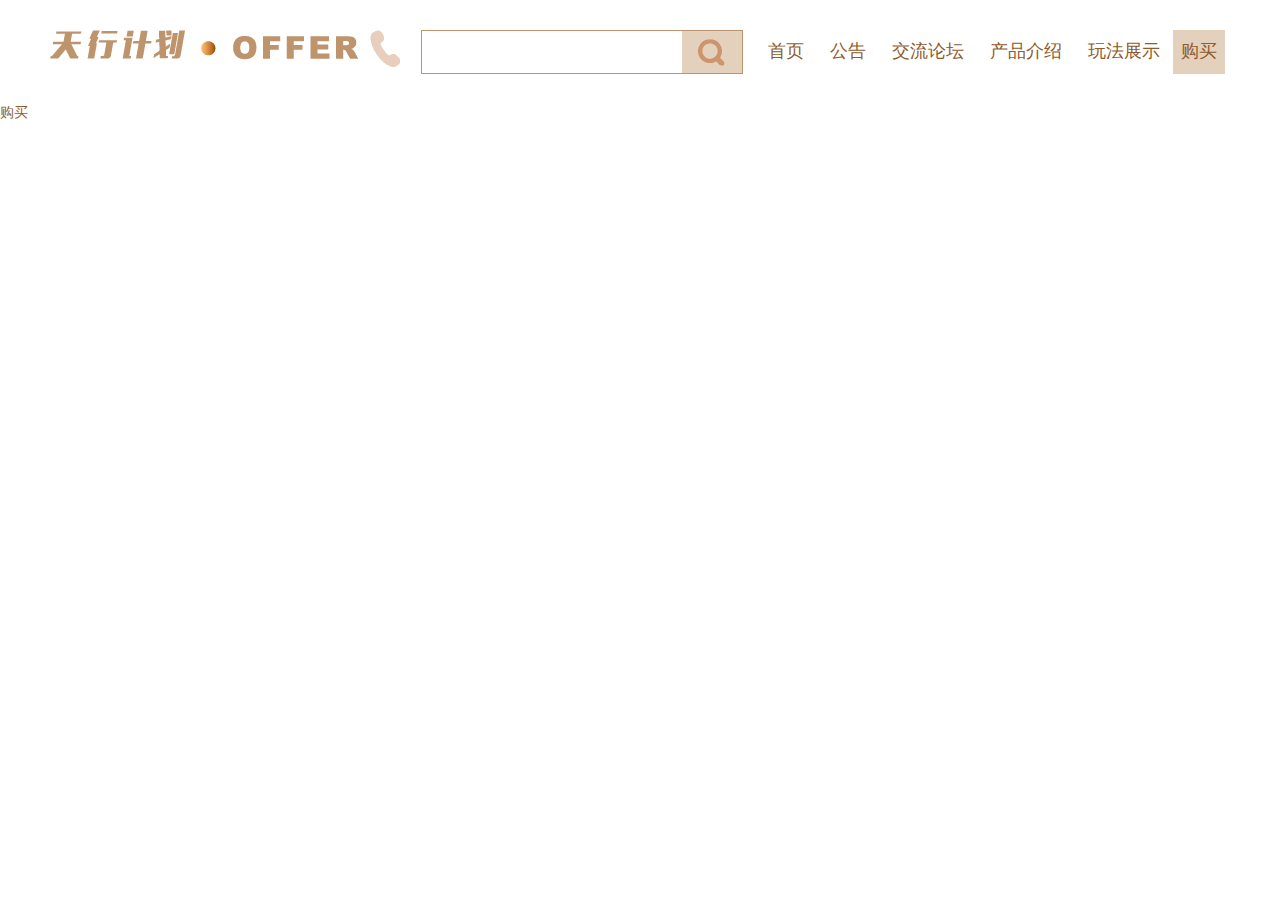
==== html/buy.html @ f39cea51 "切图" ====
<!DOCTYPE html>
<html lang="en">
<head>
    <meta charset="UTF-8">
    <meta name="viewport" content="width=device-width, initial-scale=1.0">
    <title>购买</title>
    <link rel="stylesheet" href="../css/base.css">
    <link rel="stylesheet" href="../css/style.css">
</head>
<body>
    <header>
        <div class="logo">
            <img src="../images/logo.png" alt="">
        </div>
        <div class="mid">
            <a href="#;" class="phone"><img src="../images/icon2.png" alt=""></a>
            <div class="search">
                <input type="text" class="text" />
                <input type="button" class="btn" />
            </div>
        </div>
        <ul class="nav">
            <li><a href="index.html">首页</a></li>
            <li><a href="notice.html">公告</a></li>
            <li><a href="forum.html">交流论坛</a></li>
            <li><a href="product.html">产品介绍</a></li>
            <li><a href="playShow.html">玩法展示</a></li>
            <li class="on"><a href="buy.html">购买</a></li>
        </ul>
    </header>
    <div class="bg forum">
        购买
    </div>
</body>
</html>
---- css/base.css ----
*{margin: 0;padding: 0;}
html{height: 100%;}
body {
    font-family: Microsoft YaHei,'YouYuan',sans-serif;
    font-size: 14px;
    color:#846239;
    height: 100%;
}

*:focus, a:focus,a:hover,a { outline: none;text-decoration: none;}
a{color: #8e5b2d;}
a:focus,a:hover{color: #BE946D;}
img { max-width: 100%; }
ul, li { list-style: none; }

.fr { float: right; }
.fl { float: left; }
.clearfix{ clear: both; }
.dn { display: none; }
.dk{ display: inline-block; }
.prela { position: relative; }


.m-n{margin: 0;}
.m-t-lg{margin-top: 30px;}
.p-l-n{padding-left: 0;}
.p-b-md{padding-bottom: 15px;}


.row1{white-space: nowrap;overflow: hidden;text-overflow: ellipsis;}
.row2{display: -webkit-box;-webkit-box-orient: vertical;-webkit-line-clamp: 2;overflow: hidden;}
.row3{display: -webkit-box;-webkit-box-orient: vertical;-webkit-line-clamp: 3;overflow: hidden;}

.t-center{text-align: center;}

@font-face {
    font-family: iconfont;
    src: url(../Fonts/MyriadVariableConcept-Roman.otf);
}

.iconfont{
    font-family: "iconfont" !important;
    font-size: 16px;
    font-style: normal;
    -webkit-font-smoothing: antialiased;
}
---- css/style.css ----
header{display: flex;justify-content: space-between;padding: 30px 50px;}
header .mid{display: flex;justify-content: center;}
header .mid .phone{margin-right: 20px;}
header .search{height: 42px;width: 420px;border: 1px solid #BE946D;white-space: nowrap;overflow: hidden;}
header .search .text{height: 100%;width: calc(100% - 74px);border: none;vertical-align: top;padding-left: 10px;font-size: 15px;}
header .search .btn{height: 100%;width: 60px;border: none;background: #e3d0bd url(../images/search.png) center center no-repeat;}
header .nav{display: flex;justify-content: space-around;}
header .nav li{padding: 0 15px;margin-left: 20px;font-size: 20px;line-height: 42px;}
header .nav li:last-child{margin-left: 0;}
header .nav li:hover,
header .nav li.on{background:#e3d0bd;}
header .nav li a:hover{color:#BE946D;}

.container{padding: 30px;}
.bg{background-position:100%;background-repeat: no-repeat;background-size: cover;height: calc(100% - 105px);}
.box{background: #fff;border:10px solid rgba(237, 224, 213,0.8);border-radius: 10px;box-shadow: 4px 2px 5px rgba(153,105,51,0.75);}
.box-lg{background: #fff;border:25px solid rgba(237, 224, 213,0.8);border-radius: 20px;box-shadow: 6px 15px 20px rgba(153,105,51,0.75);}
.btn-gold{background: url(../images/icon28.png) center no-repeat;background-size: cover;width: 276px;height: 46px;border-radius: 12px;line-height: 46px;color: #fff;box-shadow: 0px 5px 15px#deb06a;display: inline-block;}


/* index */
.index{background-image: url(../images/bg1.png);}
.index .container{width: 36%;text-align: center;padding-left: 10%;}
.index h1{font-size: 68px;font-weight: 300;text-align: right;letter-spacing: 8px;margin-bottom: 20px;}
.index h1:first-child{margin-top: 24%;text-align: left;}
.index p{font-size: 32px;margin-bottom: 80px;}
.index .btn-gold{font-size: 30px;letter-spacing: 10px;height: 70px;width: 300px;line-height: 70px;font-weight: lighter;}








/* notice */
.notice{background-image: url(../images/bg4.png);}
.notice .list{width: 50%;padding: 5% 0 0 37%;}
.notice .list .box{margin-bottom: 50px;padding: 30px;font-size: 22px;}
.notice .list span{font-size: 14px;color: #ababab;float: right;}

.notice-detail{background-image: url(../images/bg3.png);}
.notice-detail .container{padding: 3% 12%;}
.notice-detail h1{font-size: 56px;color: #754C24;font-weight: lighter;text-align: center;letter-spacing: 0.4em;margin: 10px 0 40px;}
.notice-detail .box-lg{padding: 20px 40px 40px;text-align: center;}
.notice-detail .time{text-align: right;}
.notice-detail h2{font-size: 32px;color: #603813;font-weight: normal;margin-bottom: 25px;}
.notice-detail p{font-size: 18px;color: #846239;line-height: 40px;text-align: left;text-indent: 2em;letter-spacing: 4px;}
.notice-detail .link{display: inline-block;background: #BE946D;color: #fff;padding: 10px 25px;font-size: 18px;border-radius: 10px;letter-spacing: 8px;margin-top: 20px;}

/* contact us */
.contact{background-image: url(../images/bg5.png);}
.contact .container{display: flex;padding: 40px;align-items: center;}
.contact .left{flex: 2;font-family: 'YouYuan';}
.contact .left h3{font-size: 36px;padding-left: 20%;padding-bottom: 70px;font-weight: 400;letter-spacing: 0.25em;}
.contact .left li{font-size: 20px;padding-bottom: 25px;padding-left: 20%;}
.contact .left li > span{display: inline-block;width: 62px;vertical-align: middle;padding-right: 40px;}
.contact .middle{flex: 2;margin-top: 150px;}
.contact .right{flex: 1;text-align: center;}
.contact .right .qcode{margin-top: 20px;padding-right: 120px;}
.contact .right .qcode:first-child{margin-bottom: 130px;}
.contact .right h5{font-size: 16px;margin: 30px 0 10px;}


/* media query */
@media only screen and (max-width:1399px) {
    header .search{height: 42px;width: 320px;}
    header .nav li{padding: 0 8px;margin: 0 5px;font-size: 18px;line-height: 42px;}


    .index h1{font-size: 48px;letter-spacing: 4px;}
    .index h1:first-child{margin-top: 14%;}
    .index p{font-size: 24px;margin-bottom: 30px;}
    .notice .list .box{margin-bottom: 20px;padding: 20px;font-size: 20px;}

    .contact .container{padding: 30px;}
    .contact .left h3{padding-left: 50px;padding-bottom: 50px;}
    .contact .left li{padding-left: 50px;padding-bottom: 15px;font-size: 18px;}
    .contact .middle{margin-top: 0;}
    .contact .right .qcode{margin: 0;padding-right: 0px;}
    .contact .right .qcode:first-child{margin-bottom: 30px;}
    .contact .right .qcode img{width: 120px;}
}
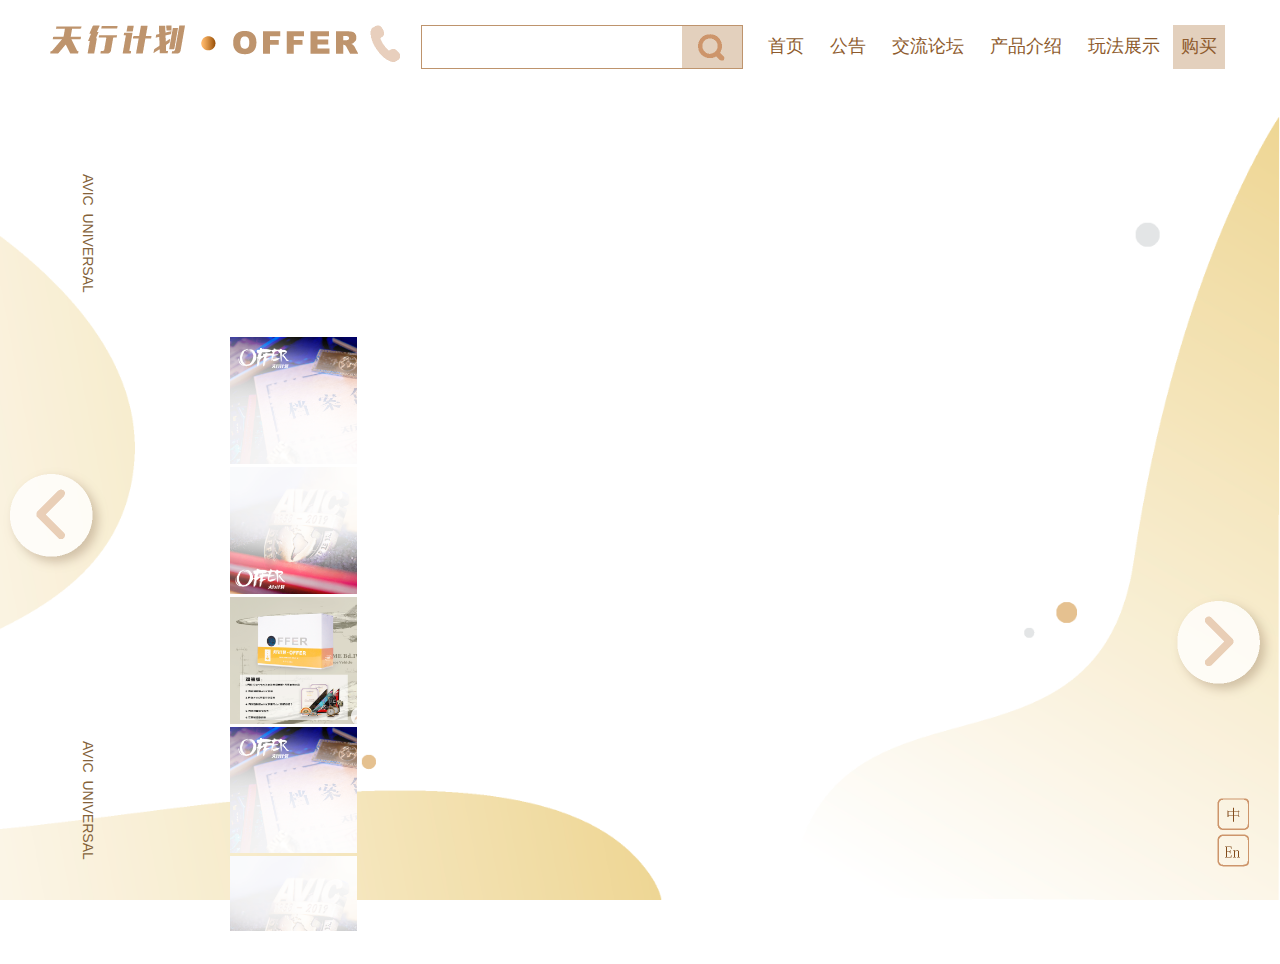
==== commit c8dcca88: "切图" ====
--- a/html/buy.html
+++ b/html/buy.html
@@ -6,6 +6,8 @@
     <title>购买</title>
     <link rel="stylesheet" href="../css/base.css">
     <link rel="stylesheet" href="../css/style.css">
+    <script type="text/javascript" src="../js/jquery-2.1.1.min.js"></script>
+    <script type="text/javascript" src="../js/slick.min.js"></script>
 </head>
 <body>
     <header>
@@ -28,8 +30,32 @@
             <li class="on"><a href="buy.html">购买</a></li>
         </ul>
     </header>
-    <div class="bg forum">
-        购买
+    <div class="bg buy">
+        <div class="container">
+            <div class="left">
+                <div class="tit">AVIC&nbsp;&nbsp;UNIVERSAL</div>
+                <div class="slick">
+                    <img src="../images/img6.png" alt="">
+                    <img src="../images/img7.png" alt="">
+                    <img src="../images/img8.png" alt="">
+                </div>
+                <div class="tit tit2">AVIC&nbsp;&nbsp;UNIVERSAL</div>
+            </div>
+            <div class="right"></div>
+        </div>
     </div>
+    <ul class="language">
+        <li class="cn"><img src="../images/icon8.png" alt=""></li>
+        <li class="en"><img src="../images/icon9.png" alt=""></li>
+    </ul>
+
+    <script type="text/javascript">
+        $(function(){
+            $('.slick').slick({
+                vertical: true,
+                verticalSwiping: true
+            });
+        });
+    </script>
 </body>
 </html>--- a/css/base.css
+++ b/css/base.css
@@ -1,7 +1,7 @@
 *{margin: 0;padding: 0;}
 html{height: 100%;}
 body {
-    font-family: Microsoft YaHei,'YouYuan',sans-serif;
+    font-family: 'Microsoft YaHei','宋体','YouYuan',sans-serif;
     font-size: 14px;
     color:#846239;
     height: 100%;
@@ -16,6 +16,7 @@
 .fr { float: right; }
 .fl { float: left; }
 .clearfix{ clear: both; }
+.df{ display: flex; }
 .dn { display: none; }
 .dk{ display: inline-block; }
 .prela { position: relative; }
--- a/css/style.css
+++ b/css/style.css
@@ -1,4 +1,4 @@
-header{display: flex;justify-content: space-between;padding: 30px 50px;}
+header{display: flex;justify-content: space-between;padding: 25px 50px;}
 header .mid{display: flex;justify-content: center;}
 header .mid .phone{margin-right: 20px;}
 header .search{height: 42px;width: 420px;border: 1px solid #BE946D;white-space: nowrap;overflow: hidden;}
@@ -10,13 +10,20 @@
 header .nav li:hover,
 header .nav li.on{background:#e3d0bd;}
 header .nav li a:hover{color:#BE946D;}
+.language{position: fixed;bottom: 30px;right: 30px;}
+
 
 .container{padding: 30px;}
-.bg{background-position:100%;background-repeat: no-repeat;background-size: cover;height: calc(100% - 105px);}
+.bg{background-position:100%;background-repeat: no-repeat;background-size: cover;height: calc(100% - 94px);}
 .box{background: #fff;border:10px solid rgba(237, 224, 213,0.8);border-radius: 10px;box-shadow: 4px 2px 5px rgba(153,105,51,0.75);}
-.box-lg{background: #fff;border:25px solid rgba(237, 224, 213,0.8);border-radius: 20px;box-shadow: 6px 15px 20px rgba(153,105,51,0.75);}
+.box-lg{background: #fff;border:25px solid rgba(237, 224, 213,0.8);border-radius: 50px;box-shadow: 6px 15px 20px rgba(153,105,51,0.75);}
+.box-lg h2{font-size: 46px;font-weight: lighter;letter-spacing: 10px;margin-bottom: 30px;font-family: '宋体';}
+.box-lg .ctn{font-size: 20px;line-height: 48px;letter-spacing: 5px;color: #ab9478;}
 .btn-gold{background: url(../images/icon28.png) center no-repeat;background-size: cover;width: 276px;height: 46px;border-radius: 12px;line-height: 46px;color: #fff;box-shadow: 0px 5px 15px#deb06a;display: inline-block;}
 
+.slick-arrow{font-size: 0;background-repeat: no-repeat;background-color: transparent;border: none;width: 113px;height: 113px;position: absolute;z-index: 2;}
+.slick-prev{background-image: url(../images/arrl.png);left: 0;}
+.slick-next{background-image: url(../images/arrr.png);right: 0px;}
 
 /* index */
 .index{background-image: url(../images/bg1.png);}
@@ -47,6 +54,44 @@
 .notice-detail h2{font-size: 32px;color: #603813;font-weight: normal;margin-bottom: 25px;}
 .notice-detail p{font-size: 18px;color: #846239;line-height: 40px;text-align: left;text-indent: 2em;letter-spacing: 4px;}
 .notice-detail .link{display: inline-block;background: #BE946D;color: #fff;padding: 10px 25px;font-size: 18px;border-radius: 10px;letter-spacing: 8px;margin-top: 20px;}
+
+
+/* product */
+.product{background-image: url(../images/bg9.png);}
+.product .left{display: inline-block;width: 54%;vertical-align: top;}
+.product .left .box-lg{margin: 8% 2% 0 8%;padding: 35px 40px;}
+.product .left .box-lg h2{letter-spacing: 0.25em;}
+.product .left .box-lg .ctn{text-indent: 2em;}
+.product .right{display: inline-block;width: 45%;overflow: hidden;}
+.product .right .slick{position: relative;margin: 25px;}
+.product .right .pic{display: inline-block;padding: 80px 0.7% 0;text-align: center;}
+.product .right .slick-prev{bottom: 70px;}
+.product .right .slick-next{right: 30px;bottom: 80px;}
+
+/* play-show */
+.play-show{background-image: url(../images/bg6.png);}
+.play-show .container{padding: 50px 100px;}
+.play-show .item .df{justify-content: space-between;}
+.play-show .item .left{width: 43%;}
+.play-show .item .left > div{position: relative;padding-left: 11%;}
+.play-show .item .slick-list{overflow: hidden;}
+.play-show .item .slick-prev{bottom: -160px;left: 15px;}
+.play-show .item .slick-next{top: 100px;right: -30px;}
+.play-show .item .box-lg{width: 43%;padding: 35px 40px;}
+.play-show .tab-nav{display: flex;margin-left: 50%;font-size: 24px;align-items: center;letter-spacing: 0.35em;color: #8e6d4c;margin-top: 15px;}
+.play-show .tab-nav li{padding-right: 30px;}
+.play-show .tab-nav .on{font-size: 32px;}
+
+
+
+/* buy */
+.buy{background-image: url(../images/bg7.png);}
+.buy .left{display: inline-block;width: 35%;overflow: hidden;padding: 50px;}
+.buy .left .tit{ height: 140px;  
+    writing-mode: vertical-lr; writing-mode: tb-lr;}
+.buy .left .slick{padding: 150px;}
+
+
 
 /* contact us */
 .contact{background-image: url(../images/bg5.png);}
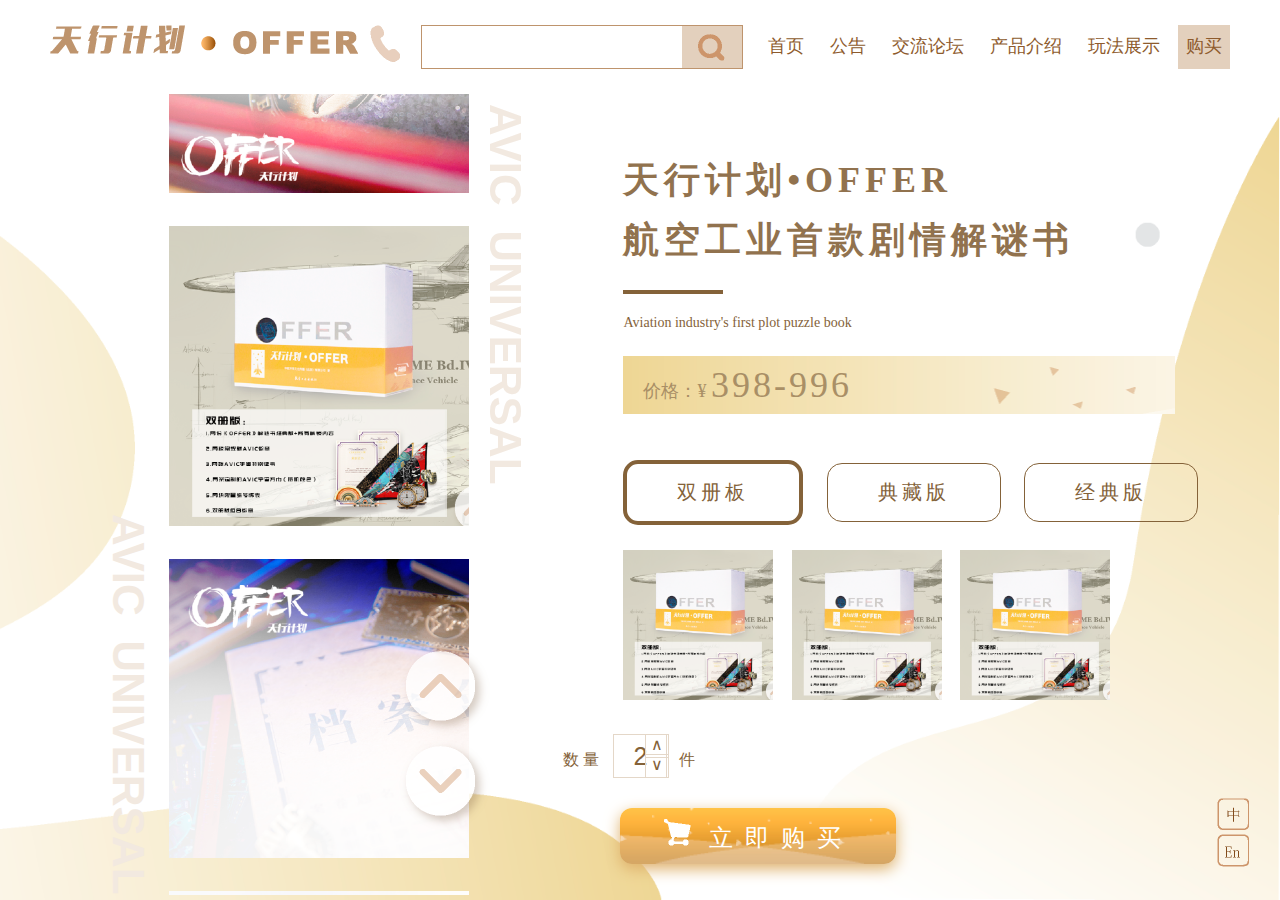
==== commit a9482ce6: "切图" ====
--- a/html/buy.html
+++ b/html/buy.html
@@ -35,13 +35,56 @@
             <div class="left">
                 <div class="tit">AVIC&nbsp;&nbsp;UNIVERSAL</div>
                 <div class="slick">
-                    <img src="../images/img6.png" alt="">
                     <img src="../images/img7.png" alt="">
                     <img src="../images/img8.png" alt="">
+                    <img src="../images/img6.png" alt="">
                 </div>
                 <div class="tit tit2">AVIC&nbsp;&nbsp;UNIVERSAL</div>
             </div>
-            <div class="right"></div>
+            <div class="right">
+                <h2>天行计划•OFFER</h2>
+                <h2>航空工业首款剧情解谜书</h2>
+                <p class="sub-tit">Aviation industry's first plot puzzle book</p>
+                <div class="price">价格：¥ <font>398-996</font></div>
+                <div class="book">
+                    <ul class="tab-nav">
+                        <li class="on">双册板</li>
+                        <li>典藏版</li>
+                        <li>经典版</li>
+                    </ul>
+                    <div class="tab-item">
+                        <div class="item">
+                            <img src="../images/img7.png" alt="">
+                            <img src="../images/img7.png" alt="">
+                            <img src="../images/img7.png" alt="">
+                        </div>
+                        <div class="item dn">
+                            <img src="../images/img7.png" alt="">
+                            <img src="../images/img7.png" alt="">
+                            <img src="../images/img6.png" alt="">
+                        </div>
+                        <div class="item dn">
+                            <img src="../images/img8.png" alt="">
+                            <img src="../images/img7.png" alt="">
+                            <img src="../images/img7.png" alt="">
+                        </div>
+                    </div>
+                </div>
+                <div class="num">
+                    数 量
+                    <input type="text" value="2" />
+                    <span class="iconfont">&#x2227;</span>
+                    <span class="iconfont">&#x2228;</span>
+                    &nbsp;&nbsp;件
+                </div>
+                <br/>
+                <a class="go-buy" href="#;">
+                    <span class="btn-gold">
+                        <img src="../images/icon10.png" alt="">
+                        立即购买
+                    </span>
+                </a>
+            </div>
         </div>
     </div>
     <ul class="language">
@@ -51,6 +94,15 @@
 
     <script type="text/javascript">
         $(function(){
+            $(".tab-nav li").click(function(){
+                let tab = $(this).parent();
+                let ind = tab.find("li").index(this);
+                $(this).addClass('on').siblings().removeClass('on');
+
+                let item =  tab.siblings().find('.item').eq(ind);
+                item.show().siblings().hide();
+            });
+
             $('.slick').slick({
                 vertical: true,
                 verticalSwiping: true
--- a/css/base.css
+++ b/css/base.css
@@ -12,6 +12,7 @@
 a:focus,a:hover{color: #BE946D;}
 img { max-width: 100%; }
 ul, li { list-style: none; }
+
 
 .fr { float: right; }
 .fl { float: left; }
--- a/css/style.css
+++ b/css/style.css
@@ -5,12 +5,12 @@
 header .search .text{height: 100%;width: calc(100% - 74px);border: none;vertical-align: top;padding-left: 10px;font-size: 15px;}
 header .search .btn{height: 100%;width: 60px;border: none;background: #e3d0bd url(../images/search.png) center center no-repeat;}
 header .nav{display: flex;justify-content: space-around;}
-header .nav li{padding: 0 15px;margin-left: 20px;font-size: 20px;line-height: 42px;}
-header .nav li:last-child{margin-left: 0;}
+header .nav li{padding: 0 15px;margin-right: 15px;font-size: 20px;line-height: 42px;}
+header .nav li:last-child{margin-right: 0;}
 header .nav li:hover,
 header .nav li.on{background:#e3d0bd;}
 header .nav li a:hover{color:#BE946D;}
-.language{position: fixed;bottom: 30px;right: 30px;}
+.language{position: fixed;bottom: 30px;right: 30px;cursor: pointer;}
 
 
 .container{padding: 30px;}
@@ -19,9 +19,9 @@
 .box-lg{background: #fff;border:25px solid rgba(237, 224, 213,0.8);border-radius: 50px;box-shadow: 6px 15px 20px rgba(153,105,51,0.75);}
 .box-lg h2{font-size: 46px;font-weight: lighter;letter-spacing: 10px;margin-bottom: 30px;font-family: '宋体';}
 .box-lg .ctn{font-size: 20px;line-height: 48px;letter-spacing: 5px;color: #ab9478;}
-.btn-gold{background: url(../images/icon28.png) center no-repeat;background-size: cover;width: 276px;height: 46px;border-radius: 12px;line-height: 46px;color: #fff;box-shadow: 0px 5px 15px#deb06a;display: inline-block;}
+.btn-gold{background: url(../images/icon32.png) center no-repeat;background-size: cover;width: 276px;height: 46px;border-radius: 12px;line-height: 46px;color: #fff;box-shadow: 0px 5px 15px#deb06a;display: inline-block;}
 
-.slick-arrow{font-size: 0;background-repeat: no-repeat;background-color: transparent;border: none;width: 113px;height: 113px;position: absolute;z-index: 2;}
+.slick-arrow{font-size: 0;cursor: pointer;background-repeat: no-repeat;background-color: transparent;border: none;width: 113px;height: 113px;position: absolute;z-index: 2;}
 .slick-prev{background-image: url(../images/arrl.png);left: 0;}
 .slick-next{background-image: url(../images/arrr.png);right: 0px;}
 
@@ -33,15 +33,8 @@
 .index p{font-size: 32px;margin-bottom: 80px;}
 .index .btn-gold{font-size: 30px;letter-spacing: 10px;height: 70px;width: 300px;line-height: 70px;font-weight: lighter;}
 
-
-
-
-
-
-
-
 /* notice */
-.notice{background-image: url(../images/bg4.png);}
+.notice{background-image: url(../images/bg2.png);}
 .notice .list{width: 50%;padding: 5% 0 0 37%;}
 .notice .list .box{margin-bottom: 50px;padding: 30px;font-size: 22px;}
 .notice .list span{font-size: 14px;color: #ababab;float: right;}
@@ -55,9 +48,37 @@
 .notice-detail p{font-size: 18px;color: #846239;line-height: 40px;text-align: left;text-indent: 2em;letter-spacing: 4px;}
 .notice-detail .link{display: inline-block;background: #BE946D;color: #fff;padding: 10px 25px;font-size: 18px;border-radius: 10px;letter-spacing: 8px;margin-top: 20px;}
 
+/* forum */
+.forum{background-image: url(../images/bg8.png);background-repeat: repeat-y;background-position: left top;min-height: calc(100% - 94px);height: auto;}
+.forum .dk{vertical-align: top;transition: all 0.5s Linear;margin-top: 45px;}
+.forum .left{width:355px;overflow: hidden;background: #DBC091;border-radius: 36px;text-align: center;padding: 3em 3em 3em 4em;box-sizing: border-box;}
+.forum .left.open{width: 0%;padding: 0;}
+.forum .left .name{margin: 20px 0 50px 70px;text-align: left;font-family: '宋体';}
+.forum .left h3{font-size: 28px;font-weight: normal;letter-spacing: 4px;margin-bottom: 10px;}
+.forum .left .static{display: flex;justify-content: space-between;line-height: 32px;margin-bottom: 2em;}
+.forum .left .static li .num{color:#754C24;font-size: 28px;display: block;font-weight: 600;margin-bottom: 10px;}
+.forum .left .menu li{text-align: left;border: 1px dashed #a98f66;padding: 10px 20px;border-radius: 10px;margin: 15px;font-size: 18px;line-height: 36px;}
+.forum .left .menu li img{vertical-align: middle;margin-right: 10px;}
+.forum .left .menu li font{float: right;}
+.forum .right{width: calc(100% - 360px);padding: 0px 10%;box-sizing: border-box;position: relative;min-height: 100%;height: 1200px;}
+.forum .right.open{width: 98%;}
+.forum .right .folder{position: absolute;left: -25px;top: 25em;transition: all 0.5s Linear;}
+.forum .right.open .folder{transform: rotateZ(180deg);left: -10px;}
+
+
+
+
+
+
+
+
+
+
+
+
 
 /* product */
-.product{background-image: url(../images/bg9.png);}
+.product{background-image: url(../images/bg5.png);}
 .product .left{display: inline-block;width: 54%;vertical-align: top;}
 .product .left .box-lg{margin: 8% 2% 0 8%;padding: 35px 40px;}
 .product .left .box-lg h2{letter-spacing: 0.25em;}
@@ -79,22 +100,41 @@
 .play-show .item .slick-next{top: 100px;right: -30px;}
 .play-show .item .box-lg{width: 43%;padding: 35px 40px;}
 .play-show .tab-nav{display: flex;margin-left: 50%;font-size: 24px;align-items: center;letter-spacing: 0.35em;color: #8e6d4c;margin-top: 15px;}
-.play-show .tab-nav li{padding-right: 30px;}
+.play-show .tab-nav li{padding-right: 30px;cursor: pointer;}
 .play-show .tab-nav .on{font-size: 32px;}
 
+/* buy */
+.buy{background-image: url(../images/bg4.png);}
+.buy .container{padding: 0;height: 100%;}
+.buy .left{display: inline-block;width: 44.5%;overflow: hidden;height: calc(100% - 5px);position: relative;}
+.buy .left .tit{writing-mode: vertical-lr;color: #f2e9e0;font-size: 44px;font-weight: bold;position: absolute;}
+.buy .left .tit:first-child{left: 18%;bottom: 0;}
+.buy .left .tit:last-child{right: 7%;top: 10px;}
+.buy .left .slick{padding: 20% 15% 20% 27%;}
+.buy .left .slick img{margin: 15px;}
+.buy .left .slick-prev {background-image: url(../images/arrt.png);right: 60px;bottom: 140px;left: auto;}
+.buy .left .slick-next {background-image: url(../images/arrb.png);right: 60px;bottom: 45px;}
 
-
-/* buy */
-.buy{background-image: url(../images/bg7.png);}
-.buy .left{display: inline-block;width: 35%;overflow: hidden;padding: 50px;}
-.buy .left .tit{ height: 140px;  
-    writing-mode: vertical-lr; writing-mode: tb-lr;}
-.buy .left .slick{padding: 150px;}
-
-
+.buy .right{display: inline-block;width: 55%;box-sizing: border-box;vertical-align: top;margin-top: 4em;font-family: '宋体';padding-left: 50px;}
+.buy .right h2{font-size: 36px;color: #91724e;letter-spacing: 5px;line-height: 60px;}
+.buy .right .sub-tit{position: relative;margin-top: 20px;padding: 25px 0;}
+.buy .right .sub-tit::before{content: '';width: 100px;height: 4px;position: absolute;top: 0;left: 0;background: #846239;}
+.buy .right .price{background: url(../images/bg10.png) 0 0 no-repeat;width: 78.2%;line-height: 48px;font-size: 18px;padding: 5px 20px;color: #a98f66;}
+.buy .right .price font{font-size: 36px;letter-spacing: 3px;}
+.buy .right .tab-nav{margin: 40px 0 25px;}
+.buy .right .tab-nav li{display: inline-block;border: 1px solid #846239;border-radius: 15px;padding: 15px 50px;cursor: pointer;font-size: 20px;letter-spacing: 4px;margin-right: 20px;}
+.buy .right .tab-nav li.on{border-width: 4px;}
+.buy .right .tab-item img{max-width: 150px;margin-right: 15px;}
+.buy .right .num{margin-top: 30px;margin-left: -60px;font-size: 16px;color: #846239;display: inline-block;position: relative;}
+.buy .right .num input{border: 1px solid #e4d7c8;line-height: 32px;padding: 5px 10px;width: 32px;font-size: 25px;text-align: center;margin-left:10px;color: #846239;}
+.buy .right .num .iconfont{border: 1px solid #e4d7c8;padding: 2px 5px;position: absolute;right: 26px;line-height: 18px;cursor: pointer;}
+.buy .right .num .iconfont:first-child{top: 0;}
+.buy .right .num .iconfont:last-child{bottom: 0;}
+.buy .right .go-buy{padding: 10px;margin-left: -13px;margin-top: 20px;display: inline-block;}
+.buy .right .btn-gold{text-align: center;font-size: 24px;letter-spacing: 0.5em;height: 56px;line-height: 60px;}
 
 /* contact us */
-.contact{background-image: url(../images/bg5.png);}
+.contact{background-image: url(../images/bg7.png);}
 .contact .container{display: flex;padding: 40px;align-items: center;}
 .contact .left{flex: 2;font-family: 'YouYuan';}
 .contact .left h3{font-size: 36px;padding-left: 20%;padding-bottom: 70px;font-weight: 400;letter-spacing: 0.25em;}
@@ -108,21 +148,39 @@
 
 
 /* media query */
-@media only screen and (max-width:1399px) {
+@media only screen and (max-width:1599px) {
     header .search{height: 42px;width: 320px;}
     header .nav li{padding: 0 8px;margin: 0 5px;font-size: 18px;line-height: 42px;}
 
+    .box-lg h2{font-size: 42px;}
+    .box-lg .ctn{font-size: 18px;line-height: 42px;letter-spacing: 2px;}
 
     .index h1{font-size: 48px;letter-spacing: 4px;}
     .index h1:first-child{margin-top: 14%;}
     .index p{font-size: 24px;margin-bottom: 30px;}
+
     .notice .list .box{margin-bottom: 20px;padding: 20px;font-size: 20px;}
+
+    .product .left .box-lg{    padding: 30px 30px;}
+    .product .left .box-lg h2{font-size: 40px;letter-spacing: 0.1em;}
+    .product .right .pic{padding-top: 0;}
+
+    .play-show .item .box-lg{padding: 25px 25px;}
+    .play-show .box-lg h2{margin-bottom: 10px;}
+    .play-show .box-lg .ctn{font-size: 16px;line-height: 32px;letter-spacing: 0;}
+    .play-show .item .slick-prev{bottom: -100px;}
 
     .contact .container{padding: 30px;}
     .contact .left h3{padding-left: 50px;padding-bottom: 50px;}
     .contact .left li{padding-left: 50px;padding-bottom: 15px;font-size: 18px;}
+    .contact .middle{margin-top: 10px;}
+    .contact .right .qcode{margin: 0;padding-right: 0px;}
+    .contact .right .qcode img{width: 120px;}
+
+}
+
+
+@media only screen and (max-width:1399px) {
     .contact .middle{margin-top: 0;}
-    .contact .right .qcode{margin: 0;padding-right: 0px;}
     .contact .right .qcode:first-child{margin-bottom: 30px;}
-    .contact .right .qcode img{width: 120px;}
 }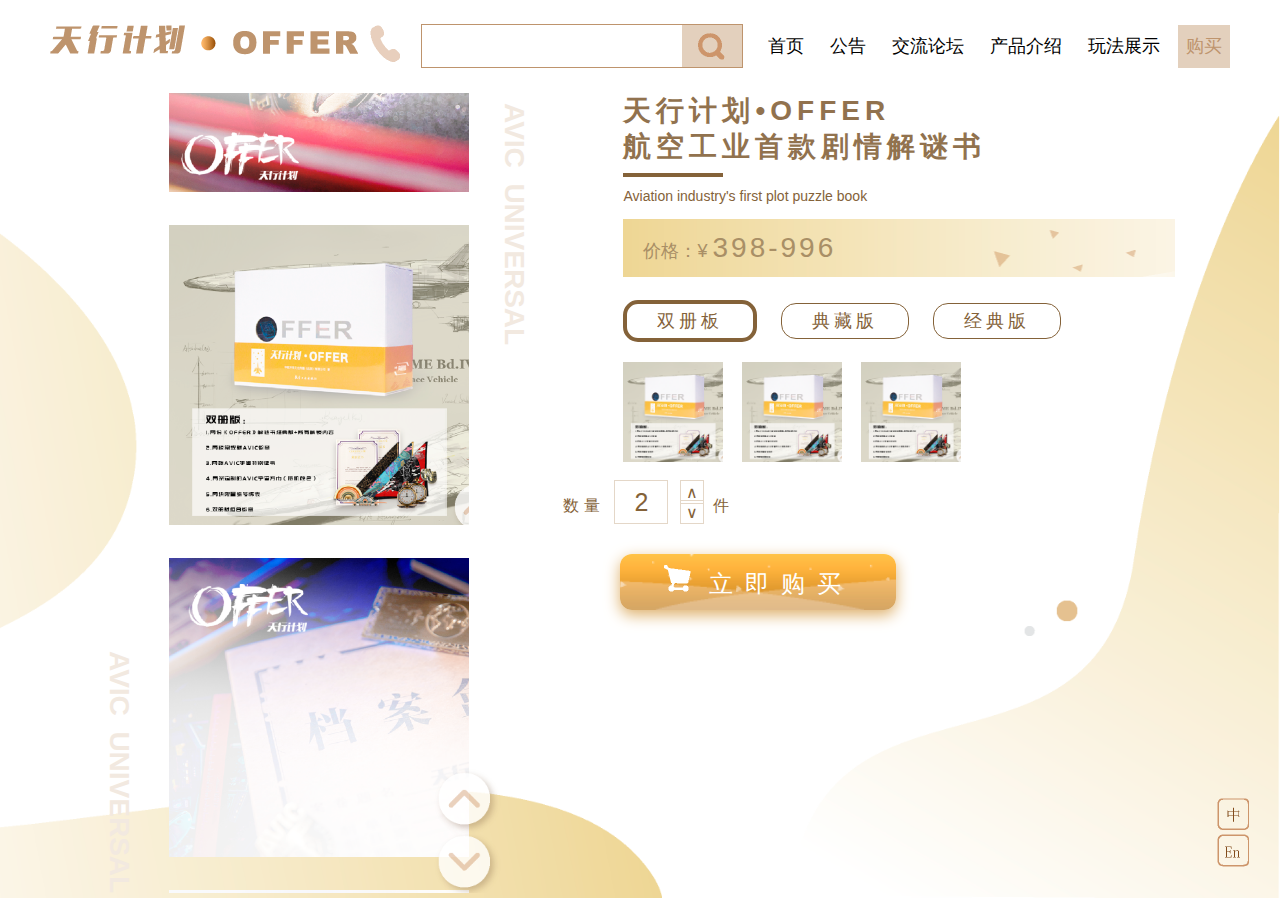
==== commit 95ceda50: "修改" ====
--- a/html/buy.html
+++ b/html/buy.html
@@ -73,9 +73,9 @@
                 <div class="num">
                     数 量
                     <input type="text" value="2" />
-                    <span class="iconfont">&#x2227;</span>
-                    <span class="iconfont">&#x2228;</span>
-                    &nbsp;&nbsp;件
+                    <span class="iconfont top">&#x2227;</span>
+                    <span class="iconfont bot">&#x2228;</span>
+                    <span class="unit">件</span>
                 </div>
                 <br/>
                 <a class="go-buy" href="#;">
@@ -107,6 +107,10 @@
                 vertical: true,
                 verticalSwiping: true
             });
+
+            $('.slick-prev').on('click', function(){
+                console.log(22)
+            });
         });
     </script>
 </body>
--- a/css/base.css
+++ b/css/base.css
@@ -1,7 +1,7 @@
 *{margin: 0;padding: 0;}
 html{height: 100%;}
 body {
-    font-family: 'Microsoft YaHei','宋体','YouYuan',sans-serif;
+    font-family: "微软雅黑", Microsoft JhengHei, Microsoft YaHei, PingFang SC Regular, Heiti TC Light, Helvetica !important;
     font-size: 14px;
     color:#846239;
     height: 100%;
@@ -37,7 +37,8 @@
 
 @font-face {
     font-family: iconfont;
-    src: url(../Fonts/MyriadVariableConcept-Roman.otf);
+    /*src: url(../Fonts/MyriadVariableConcept-Roman.otf);*/
+    src: url(../Fonts/SourceSansVariable-Roman.otf);
 }
 
 .iconfont{
--- a/css/style.css
+++ b/css/style.css
@@ -1,20 +1,24 @@
 header{display: flex;justify-content: space-between;padding: 25px 50px;}
 header .mid{display: flex;justify-content: center;}
 header .mid .phone{margin-right: 20px;}
-header .search{height: 42px;width: 420px;border: 1px solid #BE946D;white-space: nowrap;overflow: hidden;}
+header .search{height: 42px;width: 420px;border: 1px solid #BE946D;white-space: nowrap;margin-top: 1px;}
 header .search .text{height: 100%;width: calc(100% - 74px);border: none;vertical-align: top;padding-left: 10px;font-size: 15px;}
 header .search .btn{height: 100%;width: 60px;border: none;background: #e3d0bd url(../images/search.png) center center no-repeat;}
 header .nav{display: flex;justify-content: space-around;}
-header .nav li{padding: 0 15px;margin-right: 15px;font-size: 20px;line-height: 42px;}
+header .nav li{padding: 0 15px;margin-right: 2em;font-size: 20px;line-height: 42px;}
 header .nav li:last-child{margin-right: 0;}
 header .nav li:hover,
 header .nav li.on{background:#e3d0bd;}
-header .nav li a:hover{color:#BE946D;}
+header .nav li.new{position: relative;}
+header .nav li.new::after{content: '';background: red;position: absolute;top: -6px;right: -6px;width: 12px;height: 12px;border-radius: 50%;}
+header .nav li a{color: #000;}
+header .nav li.on a,
+header .nav li:hover a{color:#BE946D;}
 .language{position: fixed;bottom: 30px;right: 30px;cursor: pointer;}
 
 
 .container{padding: 30px;}
-.bg{background-position:100%;background-repeat: no-repeat;background-size: cover;height: calc(100% - 94px);}
+.bg{background-position:100%;background-repeat: no-repeat;background-size: cover;height: calc(100% - 95px);}
 .box{background: #fff;border:10px solid rgba(237, 224, 213,0.8);border-radius: 10px;box-shadow: 4px 2px 5px rgba(153,105,51,0.75);}
 .box-lg{background: #fff;border:25px solid rgba(237, 224, 213,0.8);border-radius: 50px;box-shadow: 6px 15px 20px rgba(153,105,51,0.75);}
 .box-lg h2{font-size: 46px;font-weight: lighter;letter-spacing: 10px;margin-bottom: 30px;font-family: '宋体';}
@@ -25,13 +29,49 @@
 .slick-prev{background-image: url(../images/arrl.png);left: 0;}
 .slick-next{background-image: url(../images/arrr.png);right: 0px;}
 
+
+/* login */
+.login .container{padding: 7em 30px 0;}
+.login .left{display: inline-block;width: 59%;text-align: center;}
+.login .right{display: inline-block;width: 40%;vertical-align: top;}
+.login .right .panel{margin-top: 4em;text-align: center;background: #e8e1dd;position: relative;border-radius: 20px;padding: 6em 5em 4em;width:340px;}
+.login .right .panel .user-pic{position: absolute;left: 50%;top: -65px;transform: translateX(-75px);}
+.login .right .tab-nav li{border-bottom: 2px solid #e8e1dd;color: #c29b77;line-height: 26px;margin-right: 20px;}
+.login .right .tab-nav li.on{border-bottom-color:#be956e;}
+.login .right .tab-item{margin-top: 3em;text-align: left;}
+.login .right .el-form{background: #fff;border-radius: 12px;box-shadow: 4px 8px 15px #cdae90;padding: 10px 15px;margin-bottom: 3em;line-height: 30px;}
+.login .right .el-form .icon{vertical-align: middle;border-right: 2px solid #c0c0c0;padding-right: 10px;display: inline-block;height: 16px;margin-right: 10px;}
+.login .right .el-form .icon img{margin-top: -6px;}
+.login .right .el-form input{border: none;width: calc(100% - 132px);color: #c29b77;}
+.login .right .el-form .el-right img{vertical-align: middle;cursor: pointer;}
+.login .right .el-form .link{font-size: 12px;}
+.login .right .go-login{font-size: 18px;letter-spacing: 20px;margin: 20px;display: inline-block;}
+.login .right .tips{font-size: 12px;color: #c6a281;}
+.login .right .tips.m-b{margin-bottom: 30px;}
+.login .right .tips a{display: inline-block;padding:0 10px;}
+.login .right .login-way{display: flex;margin-top: 4em;}
+.login .right .login-way li{border: 1px solid #c6a383;border-radius: 8px;padding: 0px 10px;margin: 2px;line-height: 36px;}
+.login .right .login-way li img{vertical-align: middle;margin-right: 5px;}
+
+/* regist */
+.regist .form{text-align: left;}
+.regist .right{margin-top: -5em;}
+.regist .right .tit{color: #c29b77;margin-bottom: 20px;}
+.regist .right .el-form{margin-bottom: 1.6em;position: relative;}
+.regist .right .el-form input{width: calc(100% - 70px);}
+.regist .right .el-form .btn-sex{cursor: pointer;}
+.regist .right .el-form .sex{display: none;position: absolute;width: calc(100% - 75px);background: #fff;right: 0;padding: 5px 10px;border-radius: 10px;top: 35px;}
+
+
+
+
 /* index */
 .index{background-image: url(../images/bg1.png);}
 .index .container{width: 36%;text-align: center;padding-left: 10%;}
 .index h1{font-size: 68px;font-weight: 300;text-align: right;letter-spacing: 8px;margin-bottom: 20px;}
 .index h1:first-child{margin-top: 24%;text-align: left;}
-.index p{font-size: 32px;margin-bottom: 80px;}
-.index .btn-gold{font-size: 30px;letter-spacing: 10px;height: 70px;width: 300px;line-height: 70px;font-weight: lighter;}
+.index p{font-size: 32px;margin-bottom: 80px;color: #333;}
+.index .btn-gold{color: #333;font-size: 30px;letter-spacing: 10px;height: 70px;width: 300px;line-height: 70px;font-weight: lighter;}
 
 /* notice */
 .notice{background-image: url(../images/bg2.png);}
@@ -41,41 +81,47 @@
 
 .notice-detail{background-image: url(../images/bg3.png);}
 .notice-detail .container{padding: 3% 12%;}
-.notice-detail h1{font-size: 56px;color: #754C24;font-weight: lighter;text-align: center;letter-spacing: 0.4em;margin: 10px 0 40px;}
+.notice-detail h1{font-size: 56px;color: #754C24;text-align: center;letter-spacing: 0.4em;margin: 10px 0 40px;}
 .notice-detail .box-lg{padding: 20px 40px 40px;text-align: center;}
 .notice-detail .time{text-align: right;}
 .notice-detail h2{font-size: 32px;color: #603813;font-weight: normal;margin-bottom: 25px;}
-.notice-detail p{font-size: 18px;color: #846239;line-height: 40px;text-align: left;text-indent: 2em;letter-spacing: 4px;}
+.notice-detail p{font-size: 18px;color: #846239;line-height: 40px;text-align: left;text-indent: 44px;letter-spacing: 4px;}
 .notice-detail .link{display: inline-block;background: #BE946D;color: #fff;padding: 10px 25px;font-size: 18px;border-radius: 10px;letter-spacing: 8px;margin-top: 20px;}
 
 /* forum */
 .forum{background-image: url(../images/bg8.png);background-repeat: repeat-y;background-position: left top;min-height: calc(100% - 94px);height: auto;}
 .forum .dk{vertical-align: top;transition: all 0.5s Linear;margin-top: 45px;}
-.forum .left{width:355px;overflow: hidden;background: #DBC091;border-radius: 36px;text-align: center;padding: 3em 3em 3em 4em;box-sizing: border-box;}
-.forum .left.open{width: 0%;padding: 0;}
+.forum .left{width:355px;overflow: hidden;background: #DBC091;border-radius: 36px;text-align: center;padding: 1em 3em 3.5em 4em;box-sizing: border-box;white-space: nowrap;}
+.forum .left.open{width: 0%;padding: 0;min-height: 750px;}
 .forum .left .name{margin: 20px 0 50px 70px;text-align: left;font-family: '宋体';}
 .forum .left h3{font-size: 28px;font-weight: normal;letter-spacing: 4px;margin-bottom: 10px;}
-.forum .left .static{display: flex;justify-content: space-between;line-height: 32px;margin-bottom: 2em;}
+.forum .left .static{display: flex;justify-content: space-between;line-height: 32px;margin-bottom: 20px;}
 .forum .left .static li .num{color:#754C24;font-size: 28px;display: block;font-weight: 600;margin-bottom: 10px;}
 .forum .left .menu li{text-align: left;border: 1px dashed #a98f66;padding: 10px 20px;border-radius: 10px;margin: 15px;font-size: 18px;line-height: 36px;}
 .forum .left .menu li img{vertical-align: middle;margin-right: 10px;}
-.forum .left .menu li font{float: right;}
-.forum .right{width: calc(100% - 360px);padding: 0px 10%;box-sizing: border-box;position: relative;min-height: 100%;height: 1200px;}
+.forum .left .menu li font{float: right;font-size: 14px;}
+.forum .left .btn-gold{margin: 2em 0 3.8em;width: 180px;font-size: 18px;font-family: '宋体';letter-spacing: 3px;}
+.forum .left .btn-gold img{vertical-align: middle;margin-right: 20px;}
+
+.forum .right{width: calc(100% - 360px);padding: 0px 10%;box-sizing: border-box;position: relative;}
 .forum .right.open{width: 98%;}
 .forum .right .folder{position: absolute;left: -25px;top: 25em;transition: all 0.5s Linear;}
 .forum .right.open .folder{transform: rotateZ(180deg);left: -10px;}
-
-
-
-
-
-
-
-
-
-
-
-
+.forum .right .top{justify-content: space-between;display: flex;border-bottom: 20px solid #e2cbaf;padding-bottom: 10px;margin-bottom: 3em;}
+.forum .right .tab-nav{display: flex;font-size: 18px;align-items: flex-end;}
+.forum .right .tab-nav li{color: #754c24;border: 2px solid #754c24;margin: 6px;border-radius: 10px;padding: 1px 20px;line-height: 36px;height: 36px;}
+.forum .right .tab-nav li.on{color: #fff;background: #754c24;}
+.forum .right .box-lg{border: 20px solid rgba(237, 224, 213,0.8);border-radius: 30px;box-shadow: 10px 10px 20px rgba(153,105,51,0.55);padding: 30px 30px 0;display: flex;margin-bottom: 35px;}
+.forum .right .uer-pic{width: 120px;margin-top: -15px;}
+.forum .right .uer-info{width: calc(100% - 120px);}
+.forum .right .uer-info h3{font-size: 28px;font-weight: normal;letter-spacing: 4px;margin-bottom: 10px;font-family: '宋体';}
+.forum .right .uer-info .time{color: #999;}
+.forum .right .uer-info .ctn{line-height: 24px;margin: 25px 0;color: #a78f71;font-size: 18px;}
+.forum .right .pic-list .img{margin-right: 10px;display: inline-block;width: 120px;height: 120px;background: #f1e7de;}
+.forum .right .uer-info .options{display: flex;justify-content: flex-end;margin-top: 2em;align-items: baseline;color: #ababab;}
+.forum .right .uer-info .options li{font-size: 16px;padding: 20px;    cursor: pointer;}
+.forum .right .uer-info .options img{margin-right: 8px;vertical-align: bottom;}
+.forum .right .uer-info .options font{margin-left: 8px;}
 
 /* product */
 .product{background-image: url(../images/bg5.png);}
@@ -91,14 +137,20 @@
 
 /* play-show */
 .play-show{background-image: url(../images/bg6.png);}
-.play-show .container{padding: 50px 100px;}
+.play-show .container{padding: 120px 100px 0;}
 .play-show .item .df{justify-content: space-between;}
 .play-show .item .left{width: 43%;}
 .play-show .item .left > div{position: relative;padding-left: 11%;}
 .play-show .item .slick-list{overflow: hidden;}
-.play-show .item .slick-prev{bottom: -160px;left: 15px;}
+.play-show .item .slick-prev{bottom: -4em;left: 15px;}
 .play-show .item .slick-next{top: 100px;right: -30px;}
 .play-show .item .box-lg{width: 43%;padding: 35px 40px;}
+.play-show .box-lg .ctn{max-height: 288px;overflow: auto;}
+
+.play-show .item .box-lg .ctn::-webkit-scrollbar {width: 5px;}
+.play-show .item .box-lg .ctn::-webkit-scrollbar-track{background-color: rgba(277,208,189,0.2);}
+.play-show .item .box-lg .ctn::-webkit-scrollbar-thumb{border-radius: 5px;background: rgba(190,148,109,0.4);}
+
 .play-show .tab-nav{display: flex;margin-left: 50%;font-size: 24px;align-items: center;letter-spacing: 0.35em;color: #8e6d4c;margin-top: 15px;}
 .play-show .tab-nav li{padding-right: 30px;cursor: pointer;}
 .play-show .tab-nav .on{font-size: 32px;}
@@ -115,7 +167,7 @@
 .buy .left .slick-prev {background-image: url(../images/arrt.png);right: 60px;bottom: 140px;left: auto;}
 .buy .left .slick-next {background-image: url(../images/arrb.png);right: 60px;bottom: 45px;}
 
-.buy .right{display: inline-block;width: 55%;box-sizing: border-box;vertical-align: top;margin-top: 4em;font-family: '宋体';padding-left: 50px;}
+.buy .right{display: inline-block;width: 55%;box-sizing: border-box;vertical-align: top;margin-top: 4em;padding-left: 50px;}
 .buy .right h2{font-size: 36px;color: #91724e;letter-spacing: 5px;line-height: 60px;}
 .buy .right .sub-tit{position: relative;margin-top: 20px;padding: 25px 0;}
 .buy .right .sub-tit::before{content: '';width: 100px;height: 4px;position: absolute;top: 0;left: 0;background: #846239;}
@@ -127,9 +179,10 @@
 .buy .right .tab-item img{max-width: 150px;margin-right: 15px;}
 .buy .right .num{margin-top: 30px;margin-left: -60px;font-size: 16px;color: #846239;display: inline-block;position: relative;}
 .buy .right .num input{border: 1px solid #e4d7c8;line-height: 32px;padding: 5px 10px;width: 32px;font-size: 25px;text-align: center;margin-left:10px;color: #846239;}
-.buy .right .num .iconfont{border: 1px solid #e4d7c8;padding: 2px 5px;position: absolute;right: 26px;line-height: 18px;cursor: pointer;}
-.buy .right .num .iconfont:first-child{top: 0;}
-.buy .right .num .iconfont:last-child{bottom: 0;}
+.buy .right .num .iconfont{border: 1px solid #e4d7c8;padding: 2px 5px;position: absolute;right: 25px;line-height: 18px;cursor: pointer;}
+op.buy .right .num .iconfont.top{top: 0;}
+.buy .right .num .iconfont.bot{bottom: 0;}
+.buy .right .num .unit{margin-left: 40px;}
 .buy .right .go-buy{padding: 10px;margin-left: -13px;margin-top: 20px;display: inline-block;}
 .buy .right .btn-gold{text-align: center;font-size: 24px;letter-spacing: 0.5em;height: 56px;line-height: 60px;}
 
@@ -149,11 +202,13 @@
 
 /* media query */
 @media only screen and (max-width:1599px) {
-    header .search{height: 42px;width: 320px;}
+    header .search{height: 42px;width: 320px;margin-top: -1px;}
     header .nav li{padding: 0 8px;margin: 0 5px;font-size: 18px;line-height: 42px;}
 
     .box-lg h2{font-size: 42px;}
     .box-lg .ctn{font-size: 18px;line-height: 42px;letter-spacing: 2px;}
+    .slick-arrow{width: 72px;height: 72px;background-size: cover;}
+
 
     .index h1{font-size: 48px;letter-spacing: 4px;}
     .index h1:first-child{margin-top: 14%;}
@@ -167,8 +222,13 @@
 
     .play-show .item .box-lg{padding: 25px 25px;}
     .play-show .box-lg h2{margin-bottom: 10px;}
-    .play-show .box-lg .ctn{font-size: 16px;line-height: 32px;letter-spacing: 0;}
+    .play-show .box-lg .ctn{font-size: 16px;line-height: 32px;letter-spacing: 0;max-height: 200px;}
     .play-show .item .slick-prev{bottom: -100px;}
+
+    .buy .left .tit{font-size: 28px;}
+    .buy .left .slick-prev{right: 66px;bottom: 55px;}
+    .buy .left .slick-next{right: 66px;bottom: -8px;}
+
 
     .contact .container{padding: 30px;}
     .contact .left h3{padding-left: 50px;padding-bottom: 50px;}
@@ -181,6 +241,28 @@
 
 
 @media only screen and (max-width:1399px) {
+    .box-lg h2 {font-size: 34px;}
+    .box-lg .ctn{font-size: 16px;line-height: 28px;}
+
+    .product .left .box-lg h2{margin-bottom: 10px;font-size: 32px;}
+    .product .right .slick{margin: 0 25px;}
+
+    .play-show .container {padding: 30px 50px;}
+    .play-show .item .left{width: 40%;}
+    .play-show .item .slick-prev {bottom: -30px;}
+    .play-show .item .box-lg{padding: 20px;border-radius: 30px;border-width: 15px;}
+    .play-show .tab-nav{margin-left: 54%;}
+
+    .buy .right{margin-top: 0;}
+    .buy .right h2{font-size: 28px;line-height: 36px;}
+    .buy .right .sub-tit{margin-top: 8px;padding: 15px 0;}
+    .buy .right .price font {font-size: 28px;}
+
+    .buy .right .tab-nav { margin: 20px 0; }
+    .buy .right .tab-nav li{padding: 5px 30px;font-size: 18px;}
+    .buy .right .tab-item img { max-width: 100px;}
+    .buy .right .num { margin-top: 15px;}
+
     .contact .middle{margin-top: 0;}
     .contact .right .qcode:first-child{margin-bottom: 30px;}
 }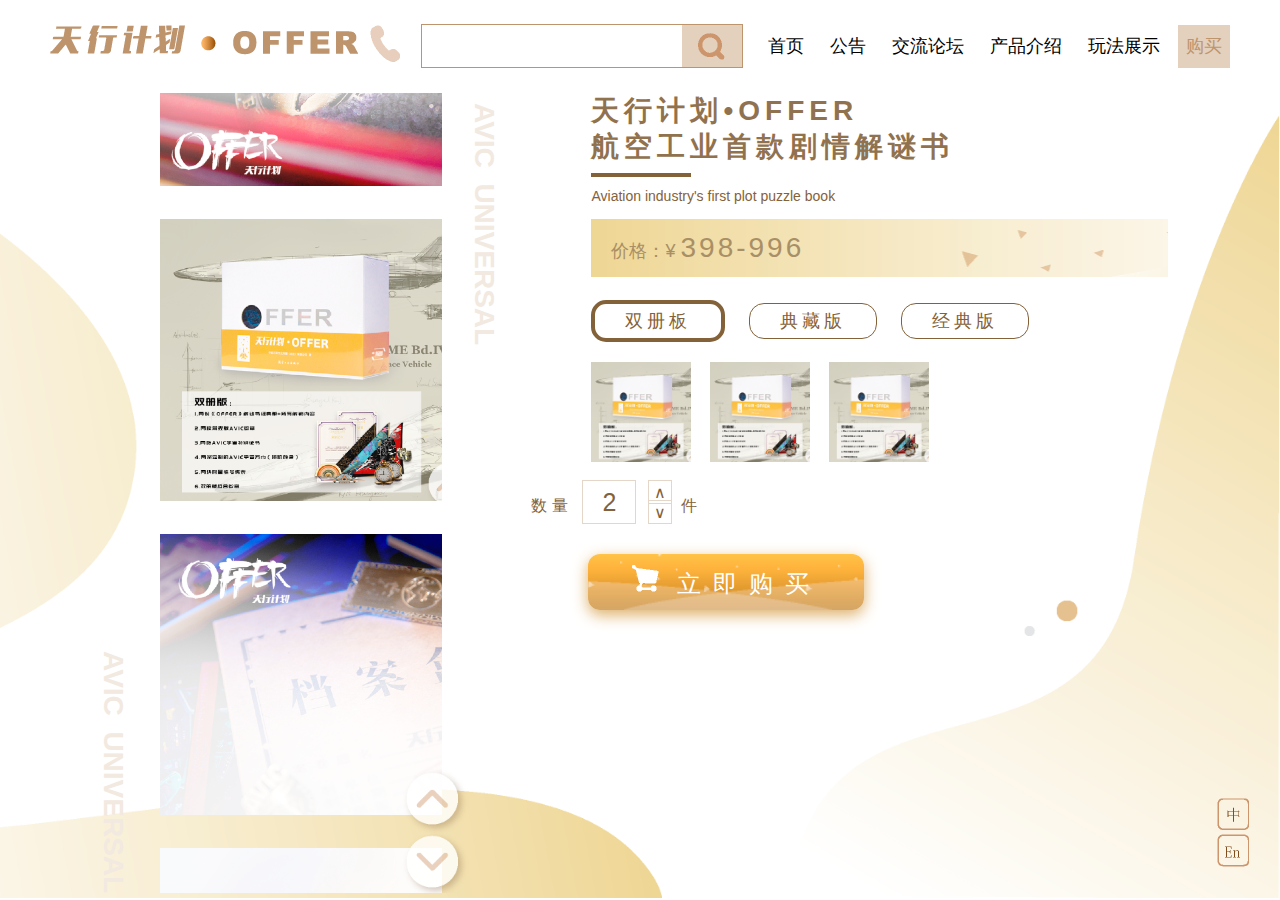
==== commit c3155cf5: "非响应式配置" ====
--- a/html/buy.html
+++ b/html/buy.html
@@ -2,7 +2,8 @@
 <html lang="en">
 <head>
     <meta charset="UTF-8">
-    <meta name="viewport" content="width=device-width, initial-scale=1.0">
+    <meta http-equiv="Content-Type" content="text/html; charset=UTF-8" />
+    <!-- <meta name="viewport" content="width=device-width, initial-scale=1.0"> -->
     <title>购买</title>
     <link rel="stylesheet" href="../css/base.css">
     <link rel="stylesheet" href="../css/style.css">
@@ -107,9 +108,15 @@
                 vertical: true,
                 verticalSwiping: true
             });
-
-            $('.slick-prev').on('click', function(){
-                console.log(22)
+            // $('.slick-prev').on('click', function () {
+            //     console.log(22)
+            // })
+            $('.left')[0].addEventListener('mousewheel', function (e) {
+                if(e.wheelDelta>0) {
+                   $('.slick').slick('slickNext');
+                }else{
+                    $('.slick').slick('slickPrev');
+                }
             });
         });
     </script>
--- a/css/style.css
+++ b/css/style.css
@@ -5,7 +5,7 @@
 header .search .text{height: 100%;width: calc(100% - 74px);border: none;vertical-align: top;padding-left: 10px;font-size: 15px;}
 header .search .btn{height: 100%;width: 60px;border: none;background: #e3d0bd url(../images/search.png) center center no-repeat;}
 header .nav{display: flex;justify-content: space-around;}
-header .nav li{padding: 0 15px;margin-right: 2em;font-size: 20px;line-height: 42px;}
+header .nav li{padding: 0 15px;margin-right: 2em;font-size: 20px;line-height: 42px;white-space: nowrap;}
 header .nav li:last-child{margin-right: 0;}
 header .nav li:hover,
 header .nav li.on{background:#e3d0bd;}
@@ -15,14 +15,15 @@
 header .nav li.on a,
 header .nav li:hover a{color:#BE946D;}
 .language{position: fixed;bottom: 30px;right: 30px;cursor: pointer;}
-
+.fixed-dots{position: fixed;bottom: 20px;left: 20px;cursor: pointer;}
+.fixed-dots li{margin-top: 10px;}
 
 .container{padding: 30px;}
 .bg{background-position:100%;background-repeat: no-repeat;background-size: cover;height: calc(100% - 95px);}
 .box{background: #fff;border:10px solid rgba(237, 224, 213,0.8);border-radius: 10px;box-shadow: 4px 2px 5px rgba(153,105,51,0.75);}
 .box-lg{background: #fff;border:25px solid rgba(237, 224, 213,0.8);border-radius: 50px;box-shadow: 6px 15px 20px rgba(153,105,51,0.75);}
 .box-lg h2{font-size: 46px;font-weight: lighter;letter-spacing: 10px;margin-bottom: 30px;font-family: '宋体';}
-.box-lg .ctn{font-size: 20px;line-height: 48px;letter-spacing: 5px;color: #ab9478;}
+.box-lg .ctn{font-size: 20px;line-height: 46px;letter-spacing: 5px;}
 .btn-gold{background: url(../images/icon32.png) center no-repeat;background-size: cover;width: 276px;height: 46px;border-radius: 12px;line-height: 46px;color: #fff;box-shadow: 0px 5px 15px#deb06a;display: inline-block;}
 
 .slick-arrow{font-size: 0;cursor: pointer;background-repeat: no-repeat;background-color: transparent;border: none;width: 113px;height: 113px;position: absolute;z-index: 2;}
@@ -66,30 +67,31 @@
 
 
 /* index */
-.index{background-image: url(../images/bg1.png);}
-.index .container{width: 36%;text-align: center;padding-left: 10%;}
-.index h1{font-size: 68px;font-weight: 300;text-align: right;letter-spacing: 8px;margin-bottom: 20px;}
-.index h1:first-child{margin-top: 24%;text-align: left;}
-.index p{font-size: 32px;margin-bottom: 80px;color: #333;}
-.index .btn-gold{color: #333;font-size: 30px;letter-spacing: 10px;height: 70px;width: 300px;line-height: 70px;font-weight: lighter;}
+.index{background-image: url(../images/bg1.png);display: flex;justify-content: space-around;}
+.index .left{width: 36%;}
+.index .slogn{margin-top: 24%;}
 
 /* notice */
 .notice{background-image: url(../images/bg2.png);}
-.notice .list{width: 50%;padding: 5% 0 0 37%;}
-.notice .list .box{margin-bottom: 50px;padding: 30px;font-size: 22px;}
-.notice .list span{font-size: 14px;color: #ababab;float: right;}
+.notice .pic{display: inline-block;width: 35%;min-width: 500px;text-align: center;vertical-align: bottom;}
+.notice .list{display: inline-block;width: 52%;min-width: 500px;padding-top: 5%;}
+.notice .list .box{margin-bottom: 38px;padding: 30px;font-size: 22px;}
+.notice .list span{font-size: 14px;color: #ababab;float: right;margin-top: 5px;}
 
 .notice-detail{background-image: url(../images/bg3.png);}
-.notice-detail .container{padding: 3% 12%;}
-.notice-detail h1{font-size: 56px;color: #754C24;text-align: center;letter-spacing: 0.4em;margin: 10px 0 40px;}
+.notice-detail .container{padding: 20px 12%;}
+.notice-detail h1{font-size: 56px;color: #754C24;text-align: center;letter-spacing: 0.8em;margin-bottom: 40px;}
 .notice-detail .box-lg{padding: 20px 40px 40px;text-align: center;}
-.notice-detail .time{text-align: right;}
-.notice-detail h2{font-size: 32px;color: #603813;font-weight: normal;margin-bottom: 25px;}
-.notice-detail p{font-size: 18px;color: #846239;line-height: 40px;text-align: left;text-indent: 44px;letter-spacing: 4px;}
+.notice-detail .time{text-align: right;color: #ababab;}
+.notice-detail h2{font-size: 32px;color: #603813;margin-bottom: 25px;font-weight: bold;}
+.notice-detail p{font-size: 18px;color: #846239;line-height: 40px;text-align: left;text-indent: 44px;letter-spacing: 4px;max-height: 160px;overflow-y: auto;}
+.notice-detail p::-webkit-scrollbar {width: 3px;}
+.notice-detail p::-webkit-scrollbar-track{background-color: rgba(0,0,0,0.1);}
+.notice-detail p::-webkit-scrollbar-thumb{border-radius: 5px;background: rgba(190,148,109,0.6);}
 .notice-detail .link{display: inline-block;background: #BE946D;color: #fff;padding: 10px 25px;font-size: 18px;border-radius: 10px;letter-spacing: 8px;margin-top: 20px;}
 
 /* forum */
-.forum{background-image: url(../images/bg8.png);background-repeat: repeat-y;background-position: left top;min-height: calc(100% - 94px);height: auto;}
+.forum{background-image: url(../images/bg8.png);background-repeat: repeat-y;background-position: left top;background-size: initial;min-height: calc(100% - 95px);height: auto;}
 .forum .dk{vertical-align: top;transition: all 0.5s Linear;margin-top: 45px;}
 .forum .left{width:355px;overflow: hidden;background: #DBC091;border-radius: 36px;text-align: center;padding: 1em 3em 3.5em 4em;box-sizing: border-box;white-space: nowrap;}
 .forum .left.open{width: 0%;padding: 0;min-height: 750px;}
@@ -111,7 +113,8 @@
 .forum .right .tab-nav{display: flex;font-size: 18px;align-items: flex-end;}
 .forum .right .tab-nav li{color: #754c24;border: 2px solid #754c24;margin: 6px;border-radius: 10px;padding: 1px 20px;line-height: 36px;height: 36px;}
 .forum .right .tab-nav li.on{color: #fff;background: #754c24;}
-.forum .right .box-lg{border: 20px solid rgba(237, 224, 213,0.8);border-radius: 30px;box-shadow: 10px 10px 20px rgba(153,105,51,0.55);padding: 30px 30px 0;display: flex;margin-bottom: 35px;}
+.forum .right .panel{background: rgba(237,224,213,.7);padding: 20px;box-shadow: 10px 10px 20px rgba(153,105,51,0.55);border-radius: 30px;margin-bottom: 35px;}
+.forum .right .base-box{background: #fff;border-radius: 30px;display: flex;padding: 40px 30px 10px;}
 .forum .right .uer-pic{width: 120px;margin-top: -15px;}
 .forum .right .uer-info{width: calc(100% - 120px);}
 .forum .right .uer-info h3{font-size: 28px;font-weight: normal;letter-spacing: 4px;margin-bottom: 10px;font-family: '宋体';}
@@ -119,9 +122,40 @@
 .forum .right .uer-info .ctn{line-height: 24px;margin: 25px 0;color: #a78f71;font-size: 18px;}
 .forum .right .pic-list .img{margin-right: 10px;display: inline-block;width: 120px;height: 120px;background: #f1e7de;}
 .forum .right .uer-info .options{display: flex;justify-content: flex-end;margin-top: 2em;align-items: baseline;color: #ababab;}
-.forum .right .uer-info .options li{font-size: 16px;padding: 20px;    cursor: pointer;}
+.forum .right .uer-info .options li{font-size: 16px;padding: 20px;cursor: pointer;}
 .forum .right .uer-info .options img{margin-right: 8px;vertical-align: bottom;}
 .forum .right .uer-info .options font{margin-left: 8px;}
+
+.forum .right .comment-box{padding: 36px 30px 0;position: relative;display: none;}
+.forum .right .panel.on .comment-box{display: block;}
+.forum .right .comment-box::before{content: '';position: absolute;top: -25px;right: 240px;border-top: 6px solid transparent;border-left: 13px solid transparent;border-right: 13px solid transparent;border-bottom: 20px solid #f1e8de;}
+.forum .right .edit-box{display: flex;border-bottom:2px solid #b69e86;padding-bottom: 40px;}
+.forum .right .photo{width: 70px;padding-right: 20px;}
+.forum .right .edit-zone{flex: 1;}
+.forum .right .edit-zone textarea{width: 100%;border: 2px solid#b49978;border-radius: 10px;height: 58px;resize: none;}
+.forum .right .edit-zone .tips{display: flex;justify-content: space-between;padding-top: 15px;}
+.forum .right .edit-zone ul li{display: inline-flex;padding-right: 20px;cursor: pointer;}
+.forum .right .edit-zone .submit{background: #b4997b;color: #fff;height: 40px;line-height: 40px;padding: 0 42px;font-size: 18px;border-radius: 10px;}
+.forum .right .comment-tab{color: #BE946D;font-size: 16px;padding: 15px 50px;} 
+.forum .right .comment-list .item2{display: flex;padding: 20px 0;border-top: 2px solid#b49978;}
+.forum .right .comment-list .item2:first-child{border: none;}
+.forum .right .comment-list .item2 .info{flex: 1;padding: 10px 0;}
+.forum .right .comment-list .item2 .user{font-size: 20px;vertical-align: bottom;letter-spacing: 4px;}
+.forum .right .comment-list .item2 .level{font-weight: bold;background: url(../images/icon11.png) no-repeat;width: 4px;display: inline-block;margin-right: 10px;height: 24px;padding-left: 33px;}
+.forum .right .comment-list .item2 .level1{background-position: 0 0;}
+.forum .right .comment-list .item2 .level2{background-position: -36px 0;}
+.forum .right .comment-list .item2 .level3{background-position: -72px 0;}
+.forum .right .comment-list .item2 .level4{background-position: -108px 0;}
+.forum .right .comment-list .item2 .level5{background-position: -144px 0;}
+.forum .right .comment-list .item2 .level6{background-position: -180px 0;}
+.forum .right .comment-list .item2 .ctn{font-size: 16px;}
+.forum .right .comment-list .item2 .other{display: flex;justify-content: space-between;margin-top: 10px;}
+.forum .right .comment-list .item2 .time{color:#ABABAB;}
+.forum .right .comment-list .item2 .sub-tips span{cursor: pointer;}
+.forum .right .comment-list .item2 .sub-tips .reply{border-right: 1px solid #b49978;padding-right: 15px;margin-right: 15px;}
+.forum .right .comment-list .item2 .sub-tips img{vertical-align: bottom;margin-bottom: 2px;}
+.forum .right .reply-list{background: rgba(117,76,36,.11);border-radius: 10px;margin-top: 15px;padding: 16px 20px;}
+.forum .right .comment-list .item2 .more{font-size: 16px;text-align: center;display: block;margin-top: 25px;}
 
 /* product */
 .product{background-image: url(../images/bg5.png);}
@@ -133,7 +167,7 @@
 .product .right .slick{position: relative;margin: 25px;}
 .product .right .pic{display: inline-block;padding: 80px 0.7% 0;text-align: center;}
 .product .right .slick-prev{bottom: 70px;}
-.product .right .slick-next{right: 30px;bottom: 80px;}
+.product .right .slick-next{right: 30px;bottom: 70px;}
 
 /* play-show */
 .play-show{background-image: url(../images/bg6.png);}
@@ -144,7 +178,7 @@
 .play-show .item .slick-list{overflow: hidden;}
 .play-show .item .slick-prev{bottom: -4em;left: 15px;}
 .play-show .item .slick-next{top: 100px;right: -30px;}
-.play-show .item .box-lg{width: 43%;padding: 35px 40px;}
+.play-show .item .box-lg{width: 43%;padding: 30px;margin-bottom: 20px;}
 .play-show .box-lg .ctn{max-height: 288px;overflow: auto;}
 
 .play-show .item .box-lg .ctn::-webkit-scrollbar {width: 5px;}
@@ -153,12 +187,13 @@
 
 .play-show .tab-nav{display: flex;margin-left: 50%;font-size: 24px;align-items: center;letter-spacing: 0.35em;color: #8e6d4c;margin-top: 15px;}
 .play-show .tab-nav li{padding-right: 30px;cursor: pointer;}
-.play-show .tab-nav .on{font-size: 32px;}
+.play-show .tab-nav li img{max-height: 32px;}
+.play-show .tab-nav .on img{font-size: 32px;max-height: 48px;}
 
 /* buy */
 .buy{background-image: url(../images/bg4.png);}
 .buy .container{padding: 0;height: 100%;}
-.buy .left{display: inline-block;width: 44.5%;overflow: hidden;height: calc(100% - 5px);position: relative;}
+.buy .left{display: inline-block;width: 42%;overflow: hidden;height: calc(100% - 5px);position: relative;}
 .buy .left .tit{writing-mode: vertical-lr;color: #f2e9e0;font-size: 44px;font-weight: bold;position: absolute;}
 .buy .left .tit:first-child{left: 18%;bottom: 0;}
 .buy .left .tit:last-child{right: 7%;top: 10px;}
@@ -167,7 +202,7 @@
 .buy .left .slick-prev {background-image: url(../images/arrt.png);right: 60px;bottom: 140px;left: auto;}
 .buy .left .slick-next {background-image: url(../images/arrb.png);right: 60px;bottom: 45px;}
 
-.buy .right{display: inline-block;width: 55%;box-sizing: border-box;vertical-align: top;margin-top: 4em;padding-left: 50px;}
+.buy .right{display: inline-block;width: 57.5%;box-sizing: border-box;vertical-align: top;margin-top: 4em;padding-left: 50px;}
 .buy .right h2{font-size: 36px;color: #91724e;letter-spacing: 5px;line-height: 60px;}
 .buy .right .sub-tit{position: relative;margin-top: 20px;padding: 25px 0;}
 .buy .right .sub-tit::before{content: '';width: 100px;height: 4px;position: absolute;top: 0;left: 0;background: #846239;}
@@ -199,8 +234,81 @@
 .contact .right .qcode:first-child{margin-bottom: 130px;}
 .contact .right h5{font-size: 16px;margin: 30px 0 10px;}
 
+/* payment */
+.pay-bg{background: url(../images/bg9.png) no-repeat;background-size: cover;height: 76px;padding-left: 4em;color: #814B1B;font-size: 21px;line-height: 74px;letter-spacing: 0.2em;}
+.payment{width: 920px;margin: auto;margin-top: 6.5em;}
+.payment .top{background: #FFF5E8;border: 1px solid #A67B4E;border-radius: 15px;padding: 20px 36px;position: relative;padding-left: 200px;}
+.payment .top>img{position: absolute;top: -59px;left: 40px;}
+.payment .top .h3{font-size: 24px;margin-bottom:10px;letter-spacing: 0.2em;color: #814B1B;}
+.payment .top .h3 font{font-size: 16px;margin-left: 10px;letter-spacing: 0;}
+.payment .top .edit{position: absolute;right: 38px;top: 32px;}
+.payment .top .edit span{margin-bottom: 15px;margin-right: 15px;display: inline-block;color: #CC946B;vertical-align: middle;}
+
+.payment .mid{border: 1px solid #A67B4E;border-radius: 15px;padding: 30px 36px;margin: 20px 0;}
+.payment .mid .pic{display: inline-block;width: 210px;}
+.payment .mid .info{display: inline-block;width: calc(100% - 250px);margin-left: 35px;}
+.payment .mid .h2{color:#814B1B;font-size: 24px;line-height: 32px;margin-bottom: 7px;letter-spacing: 0.18em;}
+.payment .mid .h2.num{display: flex;justify-content: space-between;}
+.payment .mid .number{color: #C4C4C4;font-size: 12px;}
+.payment .mid .number .dk{font-size: 22px;border: 1px solid #ccc;border-radius: 6px;cursor: pointer;display: inline-flex;}
+.payment .mid .number .dk em{width: 30px;font-style: normal;text-align: center;padding-left: 3px;}
+.payment .mid .number .txt{color: #000;border-left: 1px solid #ccc;border-right: 1px solid #ccc;}
+.payment .mid .tips{color: #FFA82B;font-size: 12px;margin: 5px 0 20px;}
+.payment .mid .tips2{font-size: 12px;line-height: 22px;}
+.payment .mid .tips2 .tit{display: inline-block;width: 66px;color: #814B1B;letter-spacing: 2px;}
+.payment .mid .tips2 .txt{display: inline-block;color: #C4C4C4;}
+.payment .mid .tips2 .fr{cursor: pointer;}
+.payment .mid .tips2 input{border: none;}
+.payment .mid .tips2 ::-webkit-input-placeholder{color:#C4C4C4;}
+.payment .mid .tips2 :-moz-input-placeholder{color:#C4C4C4;}
+.payment .mid .tips2 ::-moz-input-placeholder{color:#C4C4C4;}
+.payment .mid .tips2 :-ms-input-placeholder{color:#C4C4C4;}
+
+.payment .bot{margin-top: 3em;}
+.payment .bot .pay-btn{background: #3F3B39;color: #fff;font-size: 32px;width: 340px;line-height: 72px;text-align: center;border-radius: 15px;margin: auto;cursor: pointer;}
+.payment .bot .pay-way{display: flex;width: 330px;margin: 10px auto;}
+.payment .bot .pay-way li{padding: 6px;cursor: pointer;}
+.payment .bot .pay-way.btn{width: 520px;}
+.payment .bot .pay-way.btn li{padding: 6px 20px;}
+
+/* edit-address */
+.edit-address{width: 920px;margin: auto;font-size: 22px;}
+.edit-address .form{margin-top: 5em;border: 1px solid #A67B4E;border-radius: 15px;padding: 2em 0 1em;position: relative;}
+.edit-address .form .top{position: absolute;top: -82px;left: 20px;}
+.edit-address .form .top .h3{font-size: 24px;vertical-align: bottom;display: inline-block;margin: 0 0 40px 20px;letter-spacing: 0.2em;color: #814B1B;}
+.edit-address .el-form{border-bottom: 1px solid #c4c4c4;line-height: 68px;margin: 0 70px;}
+.edit-address .el-form.no-border{border: none;}
+.edit-address .el-form .tit{display: inline-block;min-width: 140px;letter-spacing: 0.1em;}
+.edit-address .el-form input{border: none;font-size: 20px;}
+.edit-address ::-webkit-input-placeholder{color:#C4C4C4;letter-spacing: 0.1em;}
+.edit-address :-moz-input-placeholder{color:#C4C4C4;letter-spacing: 0.1em;}
+.edit-address ::-moz-input-placeholder{color:#C4C4C4;letter-spacing: 0.1em;}
+.edit-address :-ms-input-placeholder{color:#C4C4C4;letter-spacing: 0.1em;}
+.edit-address .el-form .num{font-size: 18px;color: #ACACAC;margin-top: 20px;margin-right: 15px;font-family: '宋体';cursor: pointer;}
+.edit-address .el-form.intell{background: #F3F3F3;margin: 0;padding: 9px 70px;border: none;height: 36px;line-height: 36px;overflow: hidden;transition: height 0.5s linear;}
+.edit-address .intell .iconfont{color: #AA7D4F;font-size: 22px;cursor: pointer;transition: all 0.3s linear;}
+.edit-address .intell textarea{border-radius: 15px;padding: 10px 20px;margin-top: 10px;border: none;font-size: 16px;resize:none}
+.edit-address .intell.on {height: 180px;}
+.edit-address .intell.on .tit{color: #FFA82B;}
+.edit-address .intell.on .iconfont{transform: rotateZ(-180deg);}
+.edit-address .pay-btn{background: #3F3B39;color: #fff;font-size: 28px;width: 320px;line-height: 60px;text-align: center;border-radius: 35px;margin: auto;cursor: pointer;letter-spacing: 5px;}
+
+.edit-address input[type='checkbox'].switch{margin-top: 20px;position: relative;width: 65px;height: 32px;background: #EAEAEA;border-radius: 18px;outline: none;
+    transition: border-color .3s, background-color .3s;
+    appearance: none;
+    -webkit-appearance: none;
+    -moz-appearance: none;
+}
+.edit-address input[type='checkbox'].switch::after {content: '';display: inline-block;width: 29px;height:29px;border-radius: 50%;background: #fff;box-shadow: 0, 0, 2px, #999;transition:.4s;top: 2px;position: absolute;left: 1px;}
+.edit-address input[type='checkbox'].switch:checked {background: #E4C08F;}
+.edit-address input[type='checkbox'].switch:checked::after {content: '';position: absolute;left: 54%;top: 2px;}
+
+
 
 /* media query */
+@media only screen and (min-width:1599px) {
+    .index .pic img{width: 720px;}
+}
 @media only screen and (max-width:1599px) {
     header .search{height: 42px;width: 320px;margin-top: -1px;}
     header .nav li{padding: 0 8px;margin: 0 5px;font-size: 18px;line-height: 42px;}
@@ -265,4 +373,15 @@
 
     .contact .middle{margin-top: 0;}
     .contact .right .qcode:first-child{margin-bottom: 30px;}
+}
+
+@media only screen and (max-width:1272px) {
+    header{padding: 25px 10px;}
+    header .logo,header .mid{flex: 1;}
+    header .nav{flex: 2;}
+    header .nav li{padding: 0 4px;margin: 0;font-size: 16px;}
+}
+
+@media only screen and (max-width:1052px) {
+    .notice .list{min-width: 300px;width: calc(100% - 520px);}
 }